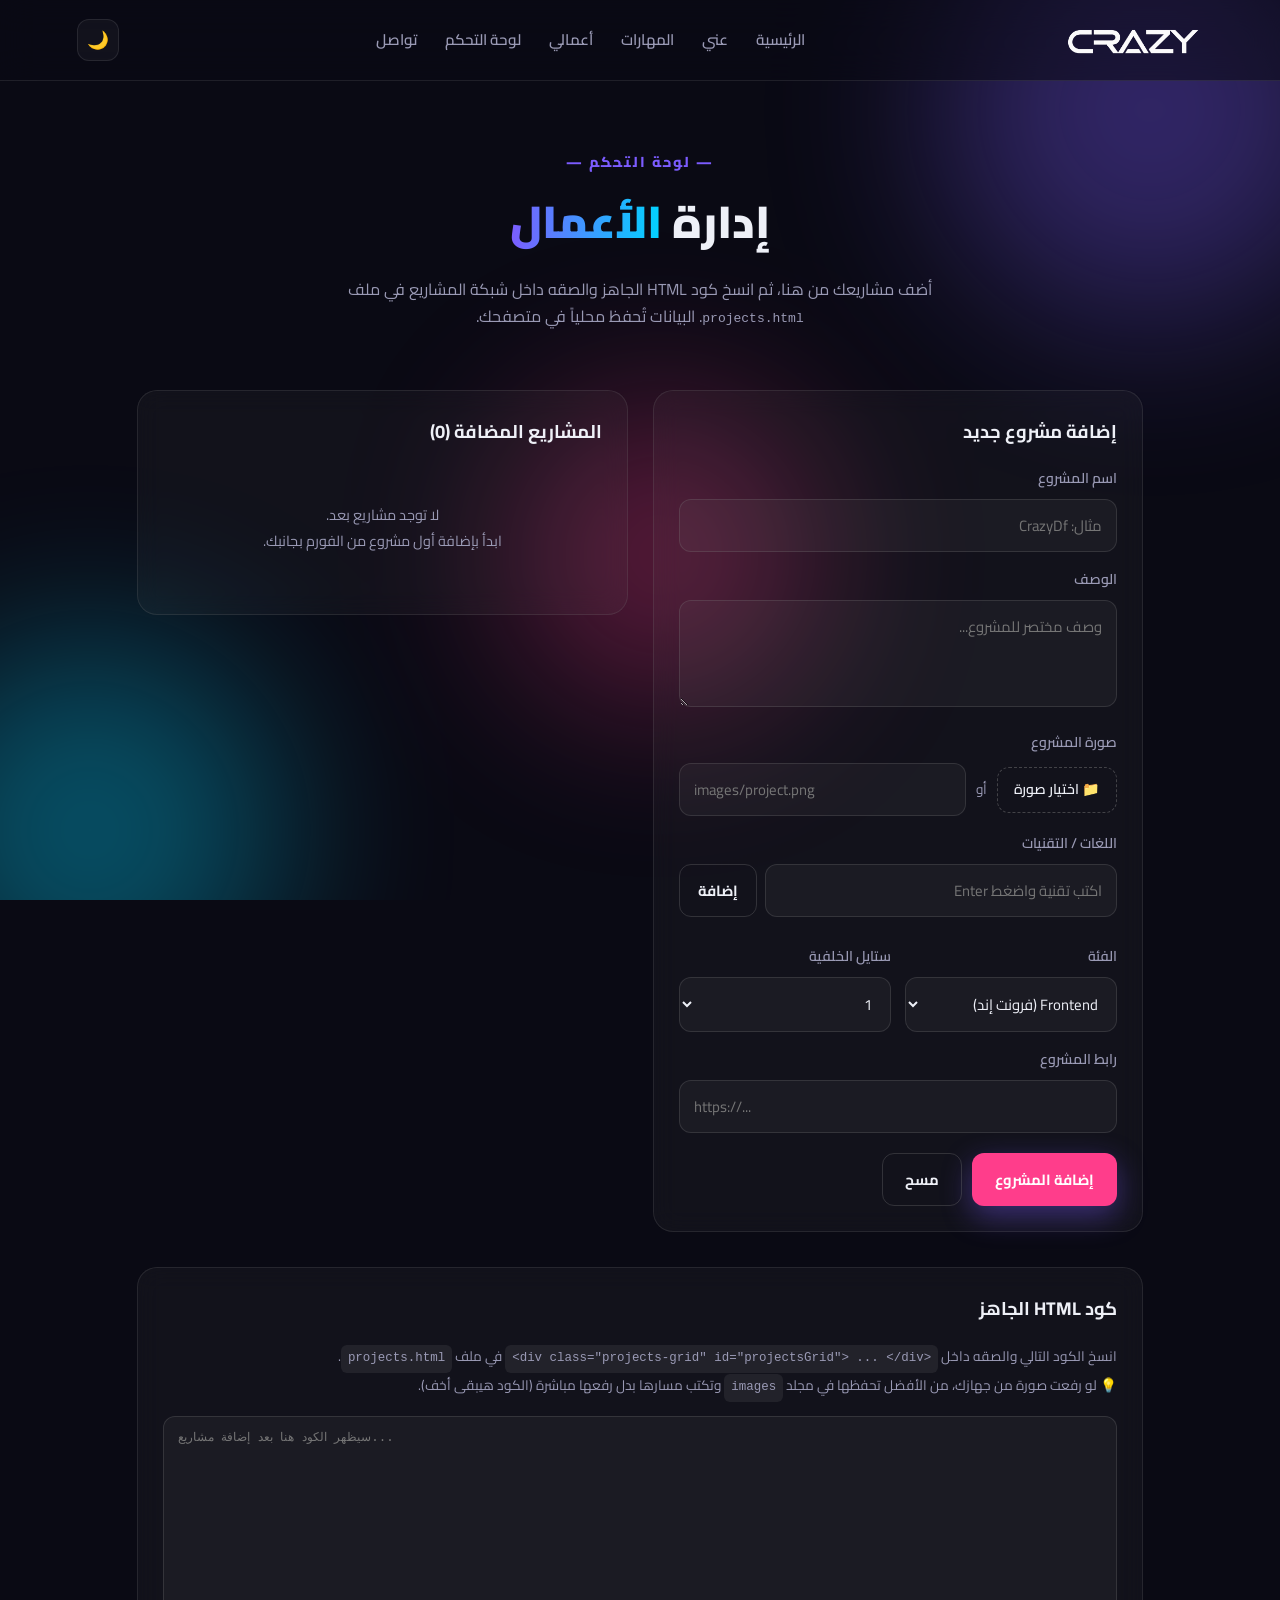
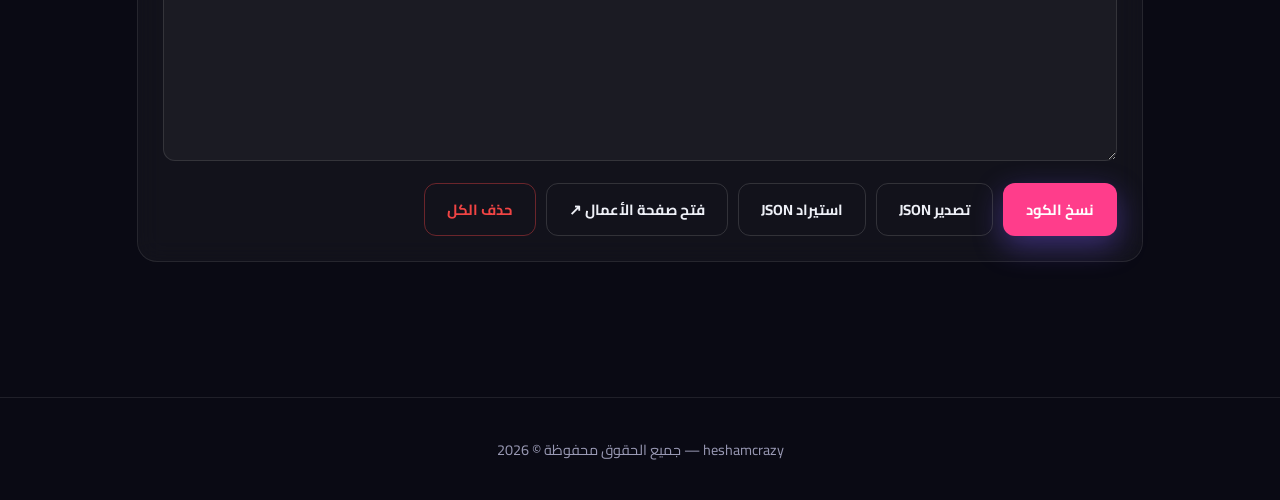
==== dashboard.html @ 5d01b41b "Add files via upload" ====
<!DOCTYPE html>
<html lang="ar" dir="rtl">

<head>
    <meta charset="UTF-8">
    <meta name="viewport" content="width=device-width, initial-scale=1.0">
    <meta name="robots" content="noindex">
    <title>لوحة التحكم | هشام حسن</title>

    <link rel="preconnect" href="https://fonts.googleapis.com">
    <link href="https://fonts.googleapis.com/css2?family=Cairo:wght@300;400;600;700;900&display=swap" rel="stylesheet">
    <link rel="stylesheet" href="style.css">

    <style>
        :root { --dash-accent: var(--accent, var(--primary, #7c5cff)); }

        .dash-wrap {
            max-width: 1150px;
            margin: 0 auto;
            padding: 0 20px 35px;
            display: grid;
            grid-template-columns: 1fr 1fr;
            gap: 25px;
            align-items: start;
        }
        @media (max-width: 900px) {
            .dash-wrap { grid-template-columns: 1fr !important; }
        }

        .dash-card {
            background: rgba(127, 127, 127, 0.07);
            border: 1px solid rgba(127, 127, 127, 0.2);
            border-radius: 20px;
            padding: 25px;
            backdrop-filter: blur(12px);
            -webkit-backdrop-filter: blur(12px);
        }
        .dash-card h3 { margin: 0 0 20px; font-size: 1.15rem; font-weight: 700; }

        .field { margin-bottom: 16px; }
        .field > label {
            display: block;
            margin-bottom: 8px;
            font-size: 0.88rem;
            font-weight: 600;
            color: var(--muted);
        }

        .dash-card input[type="text"],
        .dash-card input[type="url"],
        .dash-card textarea,
        .dash-card select {
            width: 100%;
            background: rgba(127, 127, 127, 0.09);
            border: 1px solid rgba(127, 127, 127, 0.25);
            color: inherit;
            border-radius: 12px;
            padding: 12px 14px;
            font-family: inherit;
            font-size: 0.93rem;
            outline: none;
            transition: border-color 0.2s, box-shadow 0.2s;
            resize: vertical;
            box-sizing: border-box;
        }
        .dash-card input:focus,
        .dash-card textarea:focus,
        .dash-card select:focus {
            border-color: var(--dash-accent);
            box-shadow: 0 0 0 3px rgba(124, 92, 255, 0.18);
        }
        .dash-card select option { background: #1c1c24; color: #fff; }

        .two-col { display: grid; grid-template-columns: 1fr 1fr; gap: 14px; }
        @media (max-width: 480px) { .two-col { grid-template-columns: 1fr; } }

        .img-upload { display: flex; align-items: center; gap: 10px; flex-wrap: wrap; }
        .img-upload input[type="text"] { flex: 1; min-width: 140px; }
        .upload-btn {
            display: inline-block;
            padding: 10px 16px;
            border-radius: 12px;
            border: 1px dashed rgba(127, 127, 127, 0.45);
            cursor: pointer;
            font-size: 0.88rem;
            font-weight: 600;
            transition: background 0.2s, border-color 0.2s;
            white-space: nowrap;
        }
        .upload-btn:hover { background: rgba(127, 127, 127, 0.1); border-color: var(--dash-accent); }
        .or { color: var(--muted); font-size: 0.85rem; }

        .img-preview img {
            max-width: 100%;
            max-height: 150px;
            border-radius: 12px;
            margin-top: 12px;
            border: 1px solid rgba(127, 127, 127, 0.2);
            display: block;
        }

        .tags-input { display: flex; gap: 8px; }
        .tags-input input { flex: 1; }
        .tags-input .btn-ghost { padding: 10px 18px; border-radius: 12px; white-space: nowrap; }

        .tags .tag { display: inline-flex; align-items: center; gap: 6px; }
        .tag-remove {
            background: none; border: none; color: inherit; cursor: pointer;
            opacity: 0.6; font-size: 1rem; line-height: 1; padding: 0;
        }
        .tag-remove:hover { opacity: 1; color: #ef4444; }

        .form-actions { display: flex; gap: 10px; flex-wrap: wrap; margin-top: 20px; }

        .btn-primary, .btn-ghost {
            font-family: inherit;
            font-weight: 700;
            border-radius: 12px;
            padding: 12px 22px;
            cursor: pointer;
            font-size: 0.92rem;
            transition: transform 0.15s, opacity 0.2s, background 0.2s;
            border: 1px solid transparent;
        }
        a.btn-primary, a.btn-ghost { text-decoration: none; display: inline-flex; align-items: center; }
        .btn-primary { background: var(--dash-accent); color: #fff; }
        .btn-primary:hover { transform: translateY(-2px); opacity: 0.94; }
        .btn-ghost { background: transparent; border-color: rgba(127, 127, 127, 0.3); color: inherit; }
        .btn-ghost:hover { background: rgba(127, 127, 127, 0.1); }
        .btn-ghost.danger { color: #ef4444; border-color: rgba(239, 68, 68, 0.4); }
        .btn-ghost.danger:hover { background: rgba(239, 68, 68, 0.08); }

        .saved-item {
            display: flex;
            gap: 13px;
            align-items: center;
            padding: 12px;
            border: 1px solid rgba(127, 127, 127, 0.18);
            border-radius: 14px;
            margin-bottom: 12px;
            background: rgba(127, 127, 127, 0.04);
        }
        .saved-item:last-child { margin-bottom: 0; }
        .saved-thumb {
            width: 56px; height: 56px; border-radius: 10px; overflow: hidden; flex-shrink: 0;
            display: flex; align-items: center; justify-content: center;
            background: rgba(127, 127, 127, 0.12); font-size: 1.4rem;
        }
        .saved-thumb img { width: 100%; height: 100%; object-fit: cover; }
        .saved-info { flex: 1; min-width: 0; }
        .saved-info strong {
            display: block; font-size: 0.93rem; margin-bottom: 3px;
            overflow: hidden; text-overflow: ellipsis; white-space: nowrap;
        }
        .saved-cat {
            font-size: 0.72rem; font-weight: 700; color: var(--dash-accent);
            text-transform: uppercase; letter-spacing: 0.4px;
        }
        .saved-info .tags { margin-top: 6px; }
        .saved-actions { display: flex; gap: 6px; }
        .saved-actions button {
            width: 34px; height: 34px; border-radius: 9px;
            border: 1px solid rgba(127, 127, 127, 0.25);
            background: transparent; color: inherit; cursor: pointer;
            font-size: 0.95rem; transition: background 0.2s;
        }
        .saved-actions button:hover { background: rgba(127, 127, 127, 0.12); }

        .empty { color: var(--muted); text-align: center; padding: 35px 10px; font-size: 0.9rem; line-height: 1.8; }
        .hint { color: var(--muted); font-size: 0.85rem; line-height: 1.9; margin: 0 0 14px; }
        .hint code {
            background: rgba(127, 127, 127, 0.15); padding: 2px 7px; border-radius: 6px;
            font-size: 0.78rem; direction: ltr; display: inline-block;
        }

        #codeOutput {
            direction: ltr;
            text-align: left;
            font-family: ui-monospace, "Courier New", monospace;
            font-size: 0.78rem;
            line-height: 1.6;
            min-height: 220px;
            white-space: pre;
            overflow: auto;
            tab-size: 2;
        }
    </style>
</head>

<body>

    <!-- شريط تقدم القراءة -->
    <div class="scroll-progress" id="scrollProgress"></div>

    <div class="bg-orbs">
        <div class="orb orb1"></div>
        <div class="orb orb2"></div>
        <div class="orb orb3"></div>
    </div>

    <!-- شريط التنقل -->
    <nav>
        <a href="index.html" class="logo">
            <img src="images/logo-white.png.png" alt="Logo" class="logo-light">
            <img src="images/logo-black.png.png" alt="Logo" class="logo-dark">
        </a>

        <ul class="nav-links" id="navLinks">
            <li><a href="index.html">الرئيسية</a></li>
            <li><a href="index.html#about">عني</a></li>
            <li><a href="index.html#skills">المهارات</a></li>
            <li><a href="projects.html">أعمالي</a></li>
            <li><a href="dashboard.html" class="active">لوحة التحكم</a></li>
            <li><a href="index.html#contact">تواصل</a></li>
        </ul>
        <div class="nav-actions">
            <button class="icon-btn" id="themeBtn" title="تبديل المظهر">🌙</button>
            <button class="icon-btn burger" id="burger">☰</button>
        </div>
    </nav>

    <!-- لوحة التحكم -->
    <section id="dashboard" style="padding-top: 150px; min-height: 100vh;">
        <div class="sec-head reveal">
            <div class="sec-tag">— لوحة التحكم —</div>
            <h2 class="sec-title">إدارة <span>الأعمال</span></h2>
            <p style="color: var(--muted); margin-top: 15px; max-width: 650px; margin-inline: auto;">
                أضف مشاريعك من هنا، ثم انسخ كود HTML الجاهز والصقه داخل شبكة المشاريع في ملف
                <code>projects.html</code>. البيانات تُحفظ محلياً في متصفحك.
            </p>
        </div>

        <div class="dash-wrap">
            <!-- فورم الإضافة -->
            <div class="dash-card reveal">
                <h3 id="formTitle">إضافة مشروع جديد</h3>
                <form id="projectForm">
                    <div class="field">
                        <label for="pName">اسم المشروع</label>
                        <input type="text" id="pName" placeholder="مثال: CrazyDf" required>
                    </div>

                    <div class="field">
                        <label for="pDesc">الوصف</label>
                        <textarea id="pDesc" rows="3" placeholder="وصف مختصر للمشروع..." required></textarea>
                    </div>

                    <div class="field">
                        <label>صورة المشروع</label>
                        <div class="img-upload">
                            <label for="pImageFile" class="upload-btn">📁 اختيار صورة</label>
                            <input type="file" id="pImageFile" accept="image/*" hidden>
                            <span class="or">أو</span>
                            <input type="text" id="pImagePath" placeholder="images/project.png" dir="ltr">
                        </div>
                        <div id="imgPreview" class="img-preview"></div>
                    </div>

                    <div class="field">
                        <label>اللغات / التقنيات</label>
                        <div class="tags-input">
                            <input type="text" id="pTagInput" placeholder="اكتب تقنية واضغط Enter">
                            <button type="button" id="addTagBtn" class="btn-ghost">إضافة</button>
                        </div>
                        <div id="tagsList" class="tags" style="margin-top: 10px;"></div>
                    </div>

                    <div class="two-col">
                        <div class="field">
                            <label for="pCategory">الفئة</label>
                            <select id="pCategory">
                                <option value="frontend">Frontend (فرونت إند)</option>
                                <option value="fullstack">Fullstack (فول ستاك)</option>
                                <option value="ui">UI/UX (تصميم)</option>
                            </select>
                        </div>
                        <div class="field">
                            <label for="pStyle">ستايل الخلفية</label>
                            <select id="pStyle">
                                <option value="1">1</option>
                                <option value="2">2</option>
                                <option value="3">3</option>
                                <option value="0">بدون</option>
                            </select>
                        </div>
                    </div>

                    <div class="field">
                        <label for="pLink">رابط المشروع</label>
                        <input type="url" id="pLink" placeholder="https://..." dir="ltr">
                    </div>

                    <div class="form-actions">
                        <button type="submit" id="submitBtn" class="btn-primary">إضافة المشروع</button>
                        <button type="button" id="resetBtn" class="btn-ghost">مسح</button>
                    </div>
                </form>
            </div>

            <!-- قائمة المشاريع المضافة -->
            <div class="dash-card reveal">
                <h3>المشاريع المضافة (<span id="count">0</span>)</h3>
                <div id="savedList"></div>
            </div>
        </div>

        <!-- كود HTML الجاهز -->
        <div class="dash-wrap" style="grid-template-columns: 1fr;">
            <div class="dash-card reveal">
                <h3>كود HTML الجاهز</h3>
                <p class="hint">
                    انسخ الكود التالي والصقه داخل
                    <code>&lt;div class="projects-grid" id="projectsGrid"&gt; ... &lt;/div&gt;</code>
                    في ملف <code>projects.html</code>.
                    <br>
                    💡 لو رفعت صورة من جهازك، من الأفضل تحفظها في مجلد <code>images</code> وتكتب مسارها بدل رفعها مباشرة (الكود هيبقى أخف).
                </p>
                <textarea id="codeOutput" readonly rows="16" placeholder="سيظهر الكود هنا بعد إضافة مشاريع..."></textarea>
                <div class="form-actions" style="margin-top: 14px;">
                    <button type="button" id="copyBtn" class="btn-primary">نسخ الكود</button>
                    <button type="button" id="exportBtn" class="btn-ghost">تصدير JSON</button>
                    <button type="button" id="importBtn" class="btn-ghost">استيراد JSON</button>
                    <input type="file" id="importFile" accept=".json" hidden>
                    <a href="projects.html" class="btn-ghost">فتح صفحة الأعمال ↗</a>
                    <button type="button" id="clearAllBtn" class="btn-ghost danger">حذف الكل</button>
                </div>
            </div>
        </div>
    </section>

    <footer>heshamcrazy — جميع الحقوق محفوظة © 2026</footer>

    <button class="back-to-top" id="backToTop" aria-label="أعلى الصفحة">↑</button>

    <script src="script.js"></script>

    <script>
        (function () {
            'use strict';

            var STORAGE_KEY = 'hesham_dashboard_projects';

            // عناصر
            var form = document.getElementById('projectForm');
            var formTitle = document.getElementById('formTitle');
            var pName = document.getElementById('pName');
            var pDesc = document.getElementById('pDesc');
            var pImageFile = document.getElementById('pImageFile');
            var pImagePath = document.getElementById('pImagePath');
            var imgPreview = document.getElementById('imgPreview');
            var pTagInput = document.getElementById('pTagInput');
            var addTagBtn = document.getElementById('addTagBtn');
            var tagsList = document.getElementById('tagsList');
            var pCategory = document.getElementById('pCategory');
            var pStyle = document.getElementById('pStyle');
            var pLink = document.getElementById('pLink');
            var submitBtn = document.getElementById('submitBtn');
            var resetBtn = document.getElementById('resetBtn');
            var savedList = document.getElementById('savedList');
            var countEl = document.getElementById('count');
            var codeOutput = document.getElementById('codeOutput');
            var copyBtn = document.getElementById('copyBtn');
            var exportBtn = document.getElementById('exportBtn');
            var importBtn = document.getElementById('importBtn');
            var importFile = document.getElementById('importFile');
            var clearAllBtn = document.getElementById('clearAllBtn');

            var projects = load();
            var currentTags = [];
            var currentImageData = '';
            var editingId = null;

            function load() {
                try {
                    var raw = localStorage.getItem(STORAGE_KEY);
                    var data = raw ? JSON.parse(raw) : [];
                    return Array.isArray(data) ? data : [];
                } catch (e) { return []; }
            }

            function save() {
                try {
                    localStorage.setItem(STORAGE_KEY, JSON.stringify(projects));
                    return true;
                } catch (e) {
                    alert('⚠️ تعذّر الحفظ: حجم البيانات كبير جداً (غالباً بسبب صور مرفوعة).\nيُفضّل وضع الصور في مجلد images واستخدام مسارها بدلاً من رفعها.');
                    return false;
                }
            }

            function escapeHtml(s) {
                return String(s == null ? '' : s).replace(/[&<>"']/g, function (c) {
                    return { '&': '&amp;', '<': '&lt;', '>': '&gt;', '"': '&quot;', "'": '&#39;' }[c];
                });
            }

            /* ---------- التاجات ---------- */
            function renderTags() {
                tagsList.innerHTML = currentTags.map(function (t, i) {
                    return '<span class="tag">' + escapeHtml(t) +
                        '<button type="button" class="tag-remove" data-i="' + i + '" aria-label="حذف">×</button></span>';
                }).join('');
            }

            function addTag() {
                var val = pTagInput.value.trim();
                if (!val) return;
                if (currentTags.indexOf(val) === -1) currentTags.push(val);
                pTagInput.value = '';
                pTagInput.focus();
                renderTags();
            }

            addTagBtn.addEventListener('click', addTag);
            pTagInput.addEventListener('keydown', function (e) {
                if (e.key === 'Enter') { e.preventDefault(); addTag(); }
            });
            tagsList.addEventListener('click', function (e) {
                var btn = e.target.closest('.tag-remove');
                if (!btn) return;
                currentTags.splice(Number(btn.dataset.i), 1);
                renderTags();
            });

            /* ---------- الصورة ---------- */
            function showPreview(src) {
                imgPreview.innerHTML = '';
                if (!src) return;
                var img = new Image();
                img.alt = 'preview';
                img.onerror = function () { img.remove(); };
                img.src = src;
                imgPreview.appendChild(img);
            }

            pImageFile.addEventListener('change', function (e) {
                var file = e.target.files[0];
                if (!file) return;
                var reader = new FileReader();
                reader.onload = function (ev) {
                    currentImageData = ev.target.result;
                    pImagePath.value = '';
                    showPreview(currentImageData);
                };
                reader.readAsDataURL(file);
            });

            pImagePath.addEventListener('change', function () {
                var path = pImagePath.value.trim();
                currentImageData = '';
                pImageFile.value = '';
                showPreview(path);
            });

            /* ---------- إرسال الفورم ---------- */
            form.addEventListener('submit', function (e) {
                e.preventDefault();

                var name = pName.value.trim();
                var desc = pDesc.value.trim();
                if (!name || !desc) {
                    alert('من فضلك اكتب اسم المشروع والوصف.');
                    return;
                }

                var data = {
                    name: name,
                    desc: desc,
                    image: pImagePath.value.trim() || currentImageData || '',
                    tags: currentTags.slice(),
                    category: pCategory.value,
                    style: pStyle.value,
                    link: pLink.value.trim()
                };

                if (editingId) {
                    for (var i = 0; i < projects.length; i++) {
                        if (projects[i].id === editingId) {
                            projects[i] = Object.assign({}, projects[i], data);
                            break;
                        }
                    }
                } else {
                    data.id = Date.now().toString() + Math.random().toString(36).slice(2, 6);
                    projects.push(data);
                }

                save();
                renderAll();
                resetForm();
            });

            function resetForm() {
                form.reset();
                currentTags = [];
                currentImageData = '';
                editingId = null;
                imgPreview.innerHTML = '';
                formTitle.textContent = 'إضافة مشروع جديد';
                submitBtn.textContent = 'إضافة المشروع';
                renderTags();
            }
            resetBtn.addEventListener('click', resetForm);

            /* ---------- تعديل مشروع ---------- */
            function editProject(id) {
                var p = null;
                for (var i = 0; i < projects.length; i++) {
                    if (projects[i].id === id) { p = projects[i]; break; }
                }
                if (!p) return;

                editingId = id;
                pName.value = p.name;
                pDesc.value = p.desc;
                currentTags = Array.isArray(p.tags) ? p.tags.slice() : [];
                pCategory.value = p.category || 'frontend';
                pStyle.value = p.style || '1';
                pLink.value = p.link || '';

                if (p.image && p.image.indexOf('data:') === 0) {
                    currentImageData = p.image;
                    pImagePath.value = '';
                } else {
                    currentImageData = '';
                    pImagePath.value = p.image || '';
                }
                pImageFile.value = '';
                showPreview(p.image || '');

                renderTags();
                formTitle.textContent = 'تعديل المشروع';
                submitBtn.textContent = 'حفظ التعديل';
                form.closest('.dash-card').scrollIntoView({ behavior: 'smooth', block: 'center' });
            }

            /* ---------- عرض القائمة ---------- */
            function renderList() {
                countEl.textContent = projects.length;

                if (!projects.length) {
                    savedList.innerHTML = '<div class="empty">لا توجد مشاريع بعد.<br>ابدأ بإضافة أول مشروع من الفورم بجانبك.</div>';
                    return;
                }

                savedList.innerHTML = projects.map(function (p) {
                    var thumb = p.image
                        ? '<img src="' + escapeHtml(p.image) + '" alt="">'
                        : '🖼️';
                    var tags = (p.tags || []).map(function (t) {
                        return '<span class="tag">' + escapeHtml(t) + '</span>';
                    }).join('');

                    return '<div class="saved-item">' +
                        '<div class="saved-thumb">' + thumb + '</div>' +
                        '<div class="saved-info">' +
                            '<strong>' + escapeHtml(p.name) + '</strong>' +
                            '<span class="saved-cat">' + escapeHtml(p.category) + '</span>' +
                            '<div class="tags">' + tags + '</div>' +
                        '</div>' +
                        '<div class="saved-actions">' +
                            '<button type="button" data-act="edit" data-id="' + p.id + '" title="تعديل">✏️</button>' +
                            '<button type="button" data-act="del" data-id="' + p.id + '" title="حذف">🗑️</button>' +
                        '</div>' +
                    '</div>';
                }).join('');
            }

            savedList.addEventListener('click', function (e) {
                var btn = e.target.closest('button[data-act]');
                if (!btn) return;
                var id = btn.dataset.id;

                if (btn.dataset.act === 'edit') {
                    editProject(id);
                } else if (btn.dataset.act === 'del') {
                    if (!confirm('هل تريد حذف هذا المشروع؟')) return;
                    projects = projects.filter(function (p) { return p.id !== id; });
                    if (editingId === id) resetForm();
                    save();
                    renderAll();
                }
            });

            /* ---------- توليد كود HTML ---------- */
            function generateCode() {
                if (!projects.length) return '';

                return projects.map(function (p) {
                    var styleClass = (p.style && p.style !== '0') ? ' project-img-' + p.style : '';
                    var tags = (p.tags || []).map(function (t) {
                        return '<span class="tag">' + escapeHtml(t) + '</span>';
                    }).join('');

                    var lines = [];
                    lines.push('');
                    lines.push('            <!-- ' + escapeHtml(p.name) + ' -->');
                    lines.push('            <div class="project reveal" data-category="' + escapeHtml(p.category) + '">');
                    lines.push('                <div class="project-img' + styleClass + '">');
                    if (p.image) {
                        lines.push('                    <img src="' + escapeHtml(p.image) + '" alt="' + escapeHtml(p.name) + '">');
                    }
                    lines.push('                </div>');
                    lines.push('                <div class="project-body">');
                    lines.push('                    <h3>' + escapeHtml(p.name) + '</h3>');
                    lines.push('                    <p>' + escapeHtml(p.desc) + '</p>');
                    lines.push('                    <div class="tags">' + tags + '</div>');
                    if (p.link) {
                        lines.push('                    <a href="' + escapeHtml(p.link) + '" class="project-link" target="_blank">عرض المشروع ←</a>');
                    }
                    lines.push('                </div>');
                    lines.push('            </div>');

                    return lines.join('\n');
                }).join('\n');
            }

            function renderAll() {
                renderList();
                codeOutput.value = generateCode();
            }

            /* ---------- نسخ الكود ---------- */
            copyBtn.addEventListener('click', function () {
                if (!codeOutput.value.trim()) {
                    alert('لا يوجد كود لنسخه. أضف مشروعاً أولاً.');
                    return;
                }
                var done = function () {
                    var original = copyBtn.textContent;
                    copyBtn.textContent = '✓ تم النسخ';
                    setTimeout(function () { copyBtn.textContent = original; }, 1500);
                };
                var fallbackCopy = function () {
                    codeOutput.focus();
                    codeOutput.select();
                    try { document.execCommand('copy'); done(); }
                    catch (err) { alert('تعذّر النسخ. حدّد الكود وانسخه يدوياً.'); }
                };
                if (navigator.clipboard && navigator.clipboard.writeText) {
                    navigator.clipboard.writeText(codeOutput.value).then(done).catch(fallbackCopy);
                } else {
                    fallbackCopy();
                }
            });

            /* ---------- تصدير / استيراد JSON ---------- */
            exportBtn.addEventListener('click', function () {
                if (!projects.length) {
                    alert('لا توجد مشاريع لتصديرها.');
                    return;
                }
                var blob = new Blob([JSON.stringify(projects, null, 2)], { type: 'application/json' });
                var url = URL.createObjectURL(blob);
                var a = document.createElement('a');
                a.href = url;
                a.download = 'projects-backup.json';
                document.body.appendChild(a);
                a.click();
                a.remove();
                URL.revokeObjectURL(url);
            });

            importBtn.addEventListener('click', function () { importFile.click(); });

            importFile.addEventListener('change', function (e) {
                var file = e.target.files[0];
                if (!file) return;
                var reader = new FileReader();
                reader.onload = function (ev) {
                    try {
                        var data = JSON.parse(ev.target.result);
                        if (!Array.isArray(data)) throw new Error('bad');
                        data.forEach(function (p) {
                            if (!p.id) p.id = Date.now().toString() + Math.random().toString(36).slice(2, 6);
                            if (!Array.isArray(p.tags)) p.tags = [];
                        });
                        projects = data;
                        save();
                        renderAll();
                        alert('✅ تم استيراد ' + projects.length + ' مشروع.');
                    } catch (err) {
                        alert('ملف JSON غير صالح.');
                    }
                };
                reader.readAsText(file);
                importFile.value = '';
            });

            clearAllBtn.addEventListener('click', function () {
                if (!projects.length) return;
                if (!confirm('هل تريد حذف كل المشاريع نهائياً؟')) return;
                projects = [];
                resetForm();
                save();
                renderAll();
            });

            /* ---------- تشغيل ---------- */
            renderTags();
            renderAll();
        })();
    </script>
</body>

</html>
---- style.css ----
/* ========== المتغيرات ========== */
:root {
  --bg: #0a0a14;
  --bg-2: #0f0f1e;
  --card: rgba(255, 255, 255, .04);
  --border: rgba(255, 255, 255, .09);
  --text: #eef0f7;
  --muted: #9a9ab5;
  --primary: #7c5cff;
  --secondary: #00d4ff;
  --accent: #ff3d8b;
  --shadow: 0 20px 60px rgba(0, 0, 0, .5);
}

[data-theme="light"] {
  --bg: #f4f6fb;
  --bg-2: #fff;
  --card: rgba(255, 255, 255, .75);
  --border: rgba(0, 0, 0, .08);
  --text: #12121c;
  --muted: #5a5a72;
  --shadow: 0 20px 60px rgba(80, 80, 150, .12);
}

* {
  margin: 0;
  padding: 0;
  box-sizing: border-box
}

html {
  scroll-behavior: smooth;
  overflow-x: hidden;
  /* السطر الجديد ده */
}

body {
  font-family: 'Cairo', 'Segoe UI', Tahoma, Arial, sans-serif;
  background: var(--bg);
  color: var(--text);
  overflow-x: hidden;
  transition: .4s;
  line-height: 1.7;
  width: 100%;
  /* السطر الجديد ده */
}

/* ========== صفحة الأعمال المستقلة ========== */
#projects {
  padding-bottom: 100px;
}

/* تنسيق زرار الرجوع للرئيسية لو حبيت تضيفه */
.back-home-btn {
  display: inline-flex;
  align-items: center;
  gap: 8px;
  color: var(--muted);
  text-decoration: none;
  font-weight: 600;
  margin-bottom: 20px;
  transition: .3s;
}

.back-home-btn:hover {
  color: var(--primary);
  transform: translateX(5px);
}


/* ========== Scroll Progress ========== */
.scroll-progress {
  position: fixed;
  top: 0;
  right: 0;
  height: 3px;
  background: linear-gradient(90deg, var(--primary), var(--secondary));
  z-index: 200;
  width: 0%;
  transition: width .1s;
}

/* ========== خلفية متحركة ========== */
.bg-orbs {
  position: fixed;
  inset: 0;
  z-index: -1;
  overflow: hidden;
  pointer-events: none
}

.orb {
  position: absolute;
  border-radius: 50%;
  filter: blur(90px);
  opacity: .35;
  animation: float 18s ease-in-out infinite
}

.orb1 {
  width: 420px;
  height: 420px;
  background: var(--primary);
  top: -100px;
  right: -80px
}

.orb2 {
  width: 380px;
  height: 380px;
  background: var(--secondary);
  bottom: -120px;
  left: -100px;
  animation-delay: -6s
}

.orb3 {
  width: 300px;
  height: 300px;
  background: var(--accent);
  top: 45%;
  left: 40%;
  animation-delay: -12s
}

@keyframes float {

  0%,
  100% {
    transform: translate(0, 0) scale(1)
  }

  33% {
    transform: translate(60px, -40px) scale(1.1)
  }

  66% {
    transform: translate(-50px, 50px) scale(.95)
  }
}

/* ========== Nav ========== */
nav {
  position: fixed;
  top: 0;
  left: 0;
  right: 0;
  z-index: 100;
  padding: 16px 6%;
  display: flex;
  align-items: center;
  justify-content: space-between;
  backdrop-filter: blur(18px);
  background: rgba(10, 10, 20, .55);
  border-bottom: 1px solid var(--border);
  transition: .3s;
}

[data-theme="light"] nav {
  background: rgba(255, 255, 255, .65)
}

/* ========== اللوجو ========== */
.logo {
  display: flex;
  align-items: center;
  text-decoration: none;
}

.logo img {
  height: 48px;
  width: auto;
  object-fit: contain;
}

/* الوضع الداكن (الافتراضي): نظهر الأبيض ونخفي الأسود */
.logo-dark {
  display: none !important;
}

.logo-light {
  display: block !important;
}

/* الوضع الفاتح: نظهر الأسود ونخفي الأبيض */
[data-theme="light"] .logo-dark {
  display: block !important;
}

[data-theme="light"] .logo-light {
  display: none !important;
}

.nav-links {
  display: flex;
  gap: 28px;
  list-style: none
}

.nav-links a {
  color: var(--muted);
  text-decoration: none;
  font-weight: 600;
  font-size: .95rem;
  position: relative;
  transition: .3s
}

.nav-links a::after {
  content: '';
  position: absolute;
  bottom: -6px;
  right: 0;
  width: 0;
  height: 2px;
  background: linear-gradient(90deg, var(--primary), var(--secondary));
  transition: .3s;
  border-radius: 2px
}

.nav-links a:hover,
.nav-links a.active {
  color: var(--text)
}

.nav-links a:hover::after,
.nav-links a.active::after {
  width: 100%
}

.nav-actions {
  display: flex;
  gap: 12px;
  align-items: center
}

.icon-btn {
  width: 42px;
  height: 42px;
  border-radius: 12px;
  border: 1px solid var(--border);
  background: var(--card);
  color: var(--text);
  cursor: pointer;
  display: grid;
  place-items: center;
  font-size: 1.1rem;
  transition: .3s
}

.icon-btn:hover {
  transform: translateY(-2px);
  border-color: var(--primary)
}

.burger {
  display: none
}

/* ========== Hero ========== */
.hero {
  min-height: 100vh;
  display: flex;
  align-items: center;
  padding: 120px 6% 60px;
  gap: 60px;
  max-width: 1300px;
  margin: 0 auto
}

.hero-text {
  flex: 1
}

.badge {
  display: inline-flex;
  align-items: center;
  gap: 8px;
  padding: 8px 16px;
  border-radius: 100px;
  background: var(--card);
  border: 1px solid var(--border);
  font-size: .85rem;
  font-weight: 600;
  color: var(--muted);
  margin-bottom: 24px
}

.badge .dot {
  width: 8px;
  height: 8px;
  border-radius: 50%;
  background: #22d97a;
  box-shadow: 0 0 10px #22d97a;
  animation: pulse 2s infinite
}

@keyframes pulse {
  50% {
    opacity: .4
  }
}

h1 {
  font-size: clamp(2.2rem, 5vw, 4rem);
  font-weight: 900;
  line-height: 1.15;
  margin-bottom: 16px
}

.grad {
  background: linear-gradient(90deg, var(--primary), var(--secondary), var(--accent));
  background-size: 200% auto;
  -webkit-background-clip: text;
  background-clip: text;
  color: transparent;
  animation: shine 6s linear infinite
}

@keyframes shine {
  to {
    background-position: 200% center
  }
}

.typing {
  font-size: clamp(1.1rem, 2.5vw, 1.6rem);
  font-weight: 600;
  color: var(--muted);
  min-height: 1.8em;
  margin-bottom: 24px
}

.typing span {
  color: var(--secondary)
}

.cursor {
  display: inline-block;
  width: 3px;
  height: 1em;
  background: var(--secondary);
  margin-right: 3px;
  animation: blink .8s steps(2) infinite;
  vertical-align: text-bottom
}

@keyframes blink {
  50% {
    opacity: 0
  }
}

.hero-desc {
  color: var(--muted);
  max-width: 520px;
  margin-bottom: 32px;
  font-size: 1.05rem
}

.btns {
  display: flex;
  gap: 16px;
  flex-wrap: wrap
}

.btn {
  padding: 14px 32px;
  border-radius: 14px;
  font-family: inherit;
  font-weight: 700;
  font-size: 1rem;
  cursor: pointer;
  border: none;
  text-decoration: none;
  display: inline-flex;
  align-items: center;
  gap: 10px;
  transition: .3s
}

.btn-primary {
  background: linear-gradient(135deg, var(--primary), var(--secondary));
  color: #fff;
  box-shadow: 0 10px 30px rgba(124, 92, 255, .4)
}

.btn-primary:hover {
  transform: translateY(-3px);
  box-shadow: 0 15px 40px rgba(124, 92, 255, .55)
}

.btn-ghost {
  background: var(--card);
  color: var(--text);
  border: 1px solid var(--border)
}

.btn-ghost:hover {
  border-color: var(--primary);
  transform: translateY(-3px)
}

/* ========== Avatar ========== */
.hero-visual {
  flex: 1;
  display: flex;
  justify-content: center;
  position: relative
}

.avatar-wrap {
  position: relative;
  width: min(360px, 80vw);
  aspect-ratio: 1
}

.avatar-ring {
  position: absolute;
  inset: -20px;
  border-radius: 50%;
  border: 2px dashed var(--border);
  animation: spin 30s linear infinite
}

@keyframes spin {
  to {
    transform: rotate(360deg)
  }
}

.avatar {
  width: 100%;
  height: 100%;
  border-radius: 50%;
  background: linear-gradient(135deg, var(--primary), var(--secondary), var(--accent));
  padding: 5px;
  box-shadow: var(--shadow);
  animation: floatY 5s ease-in-out infinite
}

@keyframes floatY {
  50% {
    transform: translateY(-18px)
  }
}

.avatar-inner {
  width: 100%;
  height: 100%;
  border-radius: 50%;
  background: var(--bg-2);
  display: grid;
  place-items: center;
  font-size: clamp(4rem, 12vw, 7rem);
  font-weight: 900;
  background-image: linear-gradient(135deg, var(--primary), var(--secondary));
  -webkit-background-clip: text;
  background-clip: text;
  color: transparent
}

/* تنسيق صورة البروفايل */
.avatar-inner img {
  width: 100%;
  height: 100%;
  object-fit: cover;
  /* السطر ده هو اللي بيمنع تشوه الصورة ويخليها تملأ الدايرة */
  border-radius: 50%;
  display: block;
}

.float-card {
  position: absolute;
  background: var(--card);
  backdrop-filter: blur(14px);
  border: 1px solid var(--border);
  border-radius: 16px;
  padding: 12px 18px;
  font-size: .85rem;
  font-weight: 700;
  box-shadow: var(--shadow);
  animation: floatY 4s ease-in-out infinite
}

.fc1 {
  top: 10%;
  left: -10%;
  animation-delay: -1s
}

.fc2 {
  bottom: 15%;
  right: -8%;
  animation-delay: -2.5s
}

/* ========== عام ========== */
section {
  padding: 100px 6%;
  max-width: 1200px;
  margin: 0 auto
}

.sec-head {
  text-align: center;
  margin-bottom: 60px
}

.sec-tag {
  color: var(--primary);
  font-weight: 800;
  font-size: .9rem;
  letter-spacing: 2px;
  margin-bottom: 10px
}

.sec-title {
  font-size: clamp(1.8rem, 4vw, 2.8rem);
  font-weight: 900
}

.sec-title span {
  background: linear-gradient(90deg, var(--primary), var(--secondary));
  -webkit-background-clip: text;
  background-clip: text;
  color: transparent
}

/* ========== Reveal — مُصلح ========== */
/* العناصر مخفية فقط لو JS اشتغل */
.js-ready .reveal {
  opacity: 0;
  transform: translateY(40px);
  transition: opacity .8s, transform .8s
}

.js-ready .reveal.show {
  opacity: 1;
  transform: translateY(0)
}

/* ========== About ========== */
.about {
  display: grid;
  grid-template-columns: 1fr 1fr;
  gap: 50px;
  align-items: center
}

.about-card {
  background: var(--card);
  backdrop-filter: blur(14px);
  border: 1px solid var(--border);
  border-radius: 24px;
  padding: 40px
}

.about-card p {
  color: var(--muted);
  margin-bottom: 20px
}

.stats {
  display: grid;
  grid-template-columns: repeat(2, 1fr);
  gap: 20px;
  margin-top: 30px
}

.stat {
  text-align: center;
  padding: 20px;
  background: var(--card);
  border: 1px solid var(--border);
  border-radius: 16px
}

.stat h3 {
  font-size: 2rem;
  font-weight: 900;
  background: linear-gradient(135deg, var(--primary), var(--secondary));
  -webkit-background-clip: text;
  background-clip: text;
  color: transparent
}

.stat p {
  font-size: .85rem;
  color: var(--muted);
  margin: 0
}

.info-list {
  display: grid;
  gap: 16px
}

.info-row {
  display: flex;
  justify-content: space-between;
  padding-bottom: 14px;
  border-bottom: 1px solid var(--border)
}

.info-row:last-child {
  border: none;
  padding-bottom: 0
}

.info-row span {
  color: var(--muted)
}

/* ========== Skills ========== */
.skills-grid {
  display: grid;
  grid-template-columns: repeat(auto-fit, minmax(300px, 1fr));
  gap: 30px
}

.skill-card {
  background: var(--card);
  backdrop-filter: blur(14px);
  border: 1px solid var(--border);
  border-radius: 20px;
  padding: 30px;
  transition: .4s
}

.skill-card:hover {
  transform: translateY(-6px);
  border-color: var(--primary)
}

.skill-card h3 {
  margin-bottom: 22px;
  font-size: 1.2rem
}

.skill-item {
  margin-bottom: 18px
}

.skill-top {
  display: flex;
  justify-content: space-between;
  font-size: .9rem;
  font-weight: 600;
  margin-bottom: 8px
}

.skill-top .pct {
  color: var(--secondary)
}

.bar {
  height: 8px;
  background: rgba(255, 255, 255, .08);
  border-radius: 100px;
  overflow: hidden
}

[data-theme="light"] .bar {
  background: rgba(0, 0, 0, .08)
}

.bar span {
  display: block;
  height: 100%;
  width: 0;
  border-radius: 100px;
  background: linear-gradient(90deg, var(--primary), var(--secondary));
  transition: width 1.5s cubic-bezier(.2, .8, .2, 1)
}

/* ========== Timeline ========== */
.timeline {
  position: relative;
  max-width: 800px;
  margin: 0 auto;
  padding-right: 30px
}

.timeline::before {
  content: '';
  position: absolute;
  right: 0;
  top: 0;
  bottom: 0;
  width: 2px;
  background: linear-gradient(180deg, var(--primary), var(--secondary), transparent)
}

.tl-item {
  position: relative;
  margin-bottom: 40px;
  padding-right: 40px
}

.tl-item::before {
  content: '';
  position: absolute;
  right: -7px;
  top: 6px;
  width: 16px;
  height: 16px;
  border-radius: 50%;
  background: var(--bg);
  border: 3px solid var(--primary);
  box-shadow: 0 0 0 4px rgba(124, 92, 255, .2)
}

.tl-content {
  background: var(--card);
  backdrop-filter: blur(14px);
  border: 1px solid var(--border);
  border-radius: 18px;
  padding: 24px 28px;
  transition: .3s
}

.tl-content:hover {
  transform: translateX(-6px);
  border-color: var(--primary)
}

.tl-date {
  font-size: .85rem;
  font-weight: 700;
  color: var(--secondary);
  margin-bottom: 6px
}

.tl-content h3 {
  font-size: 1.15rem;
  margin-bottom: 4px
}

.tl-company {
  color: var(--muted);
  font-size: .9rem;
  font-weight: 600;
  margin-bottom: 10px
}

.tl-content p {
  color: var(--muted);
  font-size: .95rem
}

/* ========== Filter ========== */
.filter-btns {
  display: flex;
  gap: 12px;
  justify-content: center;
  margin-bottom: 40px;
  flex-wrap: wrap
}

.filter-btn {
  padding: 10px 24px;
  border-radius: 100px;
  border: 1px solid var(--border);
  background: var(--card);
  color: var(--muted);
  font-family: inherit;
  font-weight: 700;
  font-size: .9rem;
  cursor: pointer;
  transition: .3s
}

.filter-btn:hover {
  border-color: var(--primary);
  color: var(--text)
}

.filter-btn.active {
  background: linear-gradient(135deg, var(--primary), var(--secondary));
  color: #fff;
  border-color: transparent
}

/* ========== Projects ========== */
.projects-grid {
  display: grid;
  grid-template-columns: repeat(auto-fit, minmax(300px, 1fr));
  gap: 30px
}

.project {
  background: var(--card);
  backdrop-filter: blur(14px);
  border: 1px solid var(--border);
  border-radius: 22px;
  overflow: hidden;
  transition: .4s
}

.project:hover {
  transform: translateY(-8px);
  border-color: var(--primary);
  box-shadow: var(--shadow)
}

/* ========== صندوق الصورة ========== */
.project-img {
  height: 220px;
  /* حددنا الارتفاع هنا ومينفعش الصورة تكبر عنه */
  width: 100%;
  overflow: hidden;
  /* السطر ده هو اللي بيقص أي جزء زايد في الصورة وميخليهوش ينزل على الكلام */
  position: relative;
  display: grid;
  place-items: center;
}

/* ========== الصورة جوه الصندوق ========== */
.project-img img {
  width: 100%;
  height: 100%;
  object-fit: cover;
  /* بيجبر الصورة تملى المربع */
  object-position: top;
  /* بيخلي الصورة تبدأ من فوق عشان تبان تفاصيل الشاشة */
  display: block;
  transition: transform 0.4s ease;
}

/* حركة تكبير الصورة لما تقف عليها بالماوس */
.project:hover .project-img img {
  transform: scale(1.05);
}

.project-img-2 {
  background: linear-gradient(135deg, #ff3d8b, #7c5cff)
}

.project-img-3 {
  background: linear-gradient(135deg, #00d4ff, #22d97a)
}

.project-body {
  padding: 26px
}

.project-body h3 {
  margin-bottom: 10px;
  font-size: 1.2rem
}

.project-body p {
  color: var(--muted);
  font-size: .92rem;
  margin-bottom: 18px
}

.tags {
  display: flex;
  flex-wrap: wrap;
  gap: 8px;
  margin-bottom: 18px
}

.tag {
  font-size: .75rem;
  padding: 5px 12px;
  border-radius: 100px;
  background: rgba(124, 92, 255, .15);
  color: var(--primary);
  font-weight: 700;
  border: 1px solid rgba(124, 92, 255, .3)
}

.project-link {
  color: var(--secondary);
  font-weight: 700;
  font-size: .9rem;
  text-decoration: none
}

@keyframes fadeIn {
  from {
    opacity: 0;
    transform: translateY(20px)
  }

  to {
    opacity: 1;
    transform: translateY(0)
  }
}

/* ========== Contact Form ========== */
.contact-wrap {
  background: var(--card);
  backdrop-filter: blur(14px);
  border: 1px solid var(--border);
  border-radius: 28px;
  padding: 60px 40px;
  text-align: center
}

.contact-wrap h2 {
  font-size: clamp(1.6rem, 4vw, 2.4rem);
  margin-bottom: 14px
}

.contact-wrap p {
  color: var(--muted);
  max-width: 520px;
  margin: 0 auto 32px
}

.contact-form {
  max-width: 600px;
  margin: 0 auto;
  display: flex;
  flex-direction: column;
  gap: 14px
}

.form-row {
  display: grid;
  grid-template-columns: 1fr 1fr;
  gap: 14px
}

.contact-form input,
.contact-form textarea {
  padding: 14px 18px;
  border-radius: 12px;
  border: 1px solid var(--border);
  background: rgba(255, 255, 255, .02);
  color: var(--text);
  font-family: inherit;
  font-size: .95rem;
  transition: .3s;
  resize: vertical;
}

[data-theme="light"] .contact-form input,
[data-theme="light"] .contact-form textarea {
  background: #fff
}

.contact-form input:focus,
.contact-form textarea:focus {
  outline: none;
  border-color: var(--primary);
  box-shadow: 0 0 0 3px rgba(124, 92, 255, .15)
}

.contact-form input.error,
.contact-form textarea.error {
  border-color: #ff3d5a
}

.contact-form button {
  align-self: center;
  margin-top: 10px
}

.form-msg {
  font-size: .9rem;
  font-weight: 700;
  min-height: 1.4em
}

.form-msg.success {
  color: #22d97a
}

.form-msg.error {
  color: #ff3d5a
}

/* ========== Socials ========== */
.socials {
  display: flex;
  gap: 14px;
  justify-content: center;
  margin-top: 30px;
  flex-wrap: wrap
}

.social {
  width: 50px;
  height: 50px;
  border-radius: 14px;
  background: var(--card);
  border: 1px solid var(--border);
  display: grid;
  place-items: center;
  color: var(--text);
  text-decoration: none;
  font-weight: 800;
  transition: .3s
}

.social:hover {
  background: linear-gradient(135deg, var(--primary), var(--secondary));
  color: #fff;
  transform: translateY(-4px)
}

footer {
  text-align: center;
  padding: 40px 6%;
  color: var(--muted);
  font-size: .9rem;
  border-top: 1px solid var(--border)
}

/* ========== Back to Top ========== */
.back-to-top {
  position: fixed;
  bottom: 30px;
  left: 30px;
  width: 50px;
  height: 50px;
  border-radius: 50%;
  background: linear-gradient(135deg, var(--primary), var(--secondary));
  color: #fff;
  border: none;
  cursor: pointer;
  font-size: 1.5rem;
  display: grid;
  place-items: center;
  opacity: 0;
  pointer-events: none;
  transition: .3s;
  box-shadow: 0 10px 30px rgba(124, 92, 255, .4);
  z-index: 99;
}

.back-to-top.show {
  opacity: 1;
  pointer-events: auto
}

.back-to-top:hover {
  transform: translateY(-4px)
}

/* ========== Responsive ========== */
@media(max-width:900px) {
  .hero {
    flex-direction: column-reverse;
    text-align: center;
    padding-top: 110px;
    gap: 40px
  }

  .hero-desc {
    margin-inline: auto
  }

  .btns {
    justify-content: center
  }

  .about {
    grid-template-columns: 1fr
  }

  .form-row {
    grid-template-columns: 1fr
  }

  .nav-links {
    position: fixed;
    top: 74px;
    right: 0;
    left: 0;
    flex-direction: column;
    gap: 0;
    padding: 0;
    background: var(--bg-2);
    border-bottom: 1px solid var(--border);
    max-height: 0;
    overflow: hidden;
    transition: max-height .4s;
  }

  .nav-links.open {
    max-height: 400px
  }

  .nav-links a {
    display: block;
    padding: 16px 6%;
    width: 100%
  }

  .burger {
    display: grid
  }

  .back-to-top {
    bottom: 20px;
    left: 20px;
    width: 44px;
    height: 44px
  }

  @media(max-width:900px) {
    /* ... الكود القديم بتاعك ... */

    /* تصليح الكروت الطايرة */
    .fc1 {
      left: -10px;
      /* بدل -10% */
      top: 5%;
    }

    .fc2 {
      right: -10px;
      /* بدل -8% */
      bottom: 5%;
    }

    /* تصغير المسافات في قسم التواصل عشان متطلعش برة الشاشة */
    .contact-wrap {
      padding: 40px 20px;
    }
  }

  @media(max-width:900px) {
    .logo img {
      height: 38px;
      /* حجم أصغر شوية في الموبايل */
    }
  }


}
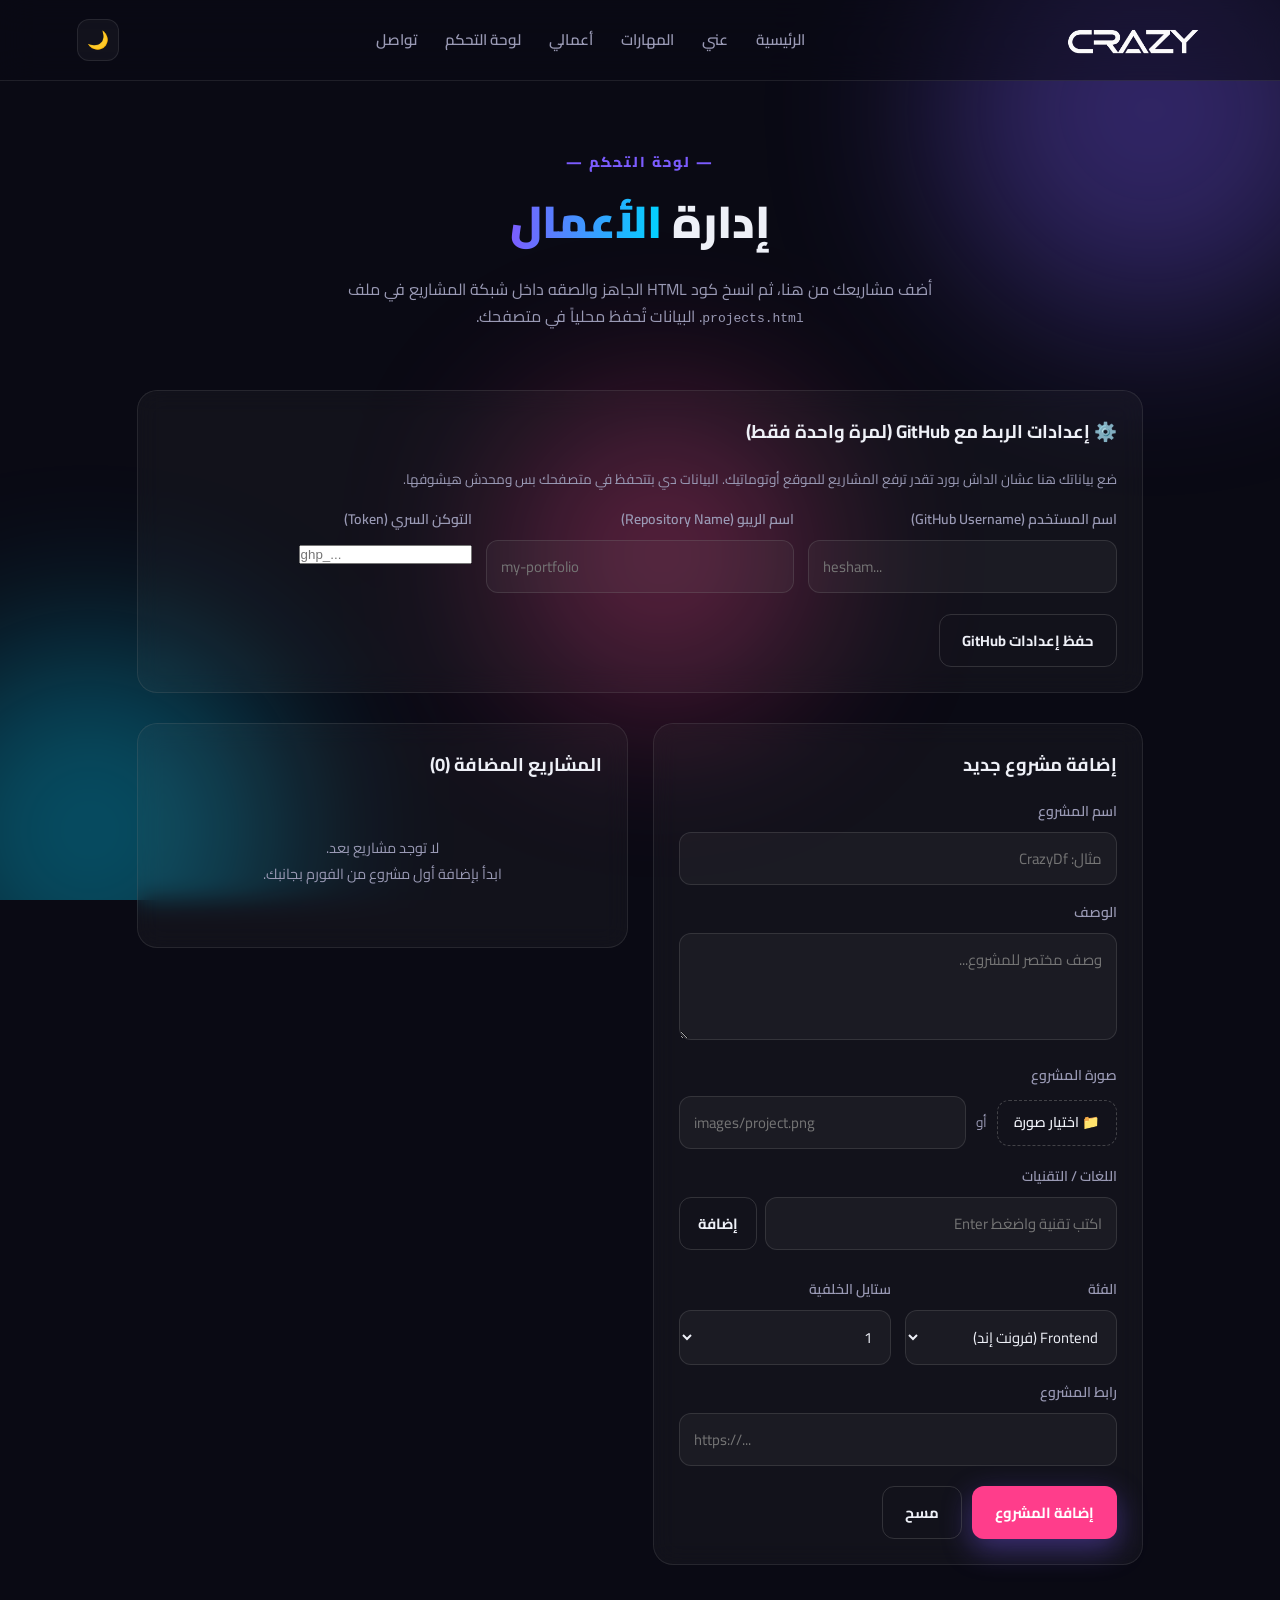
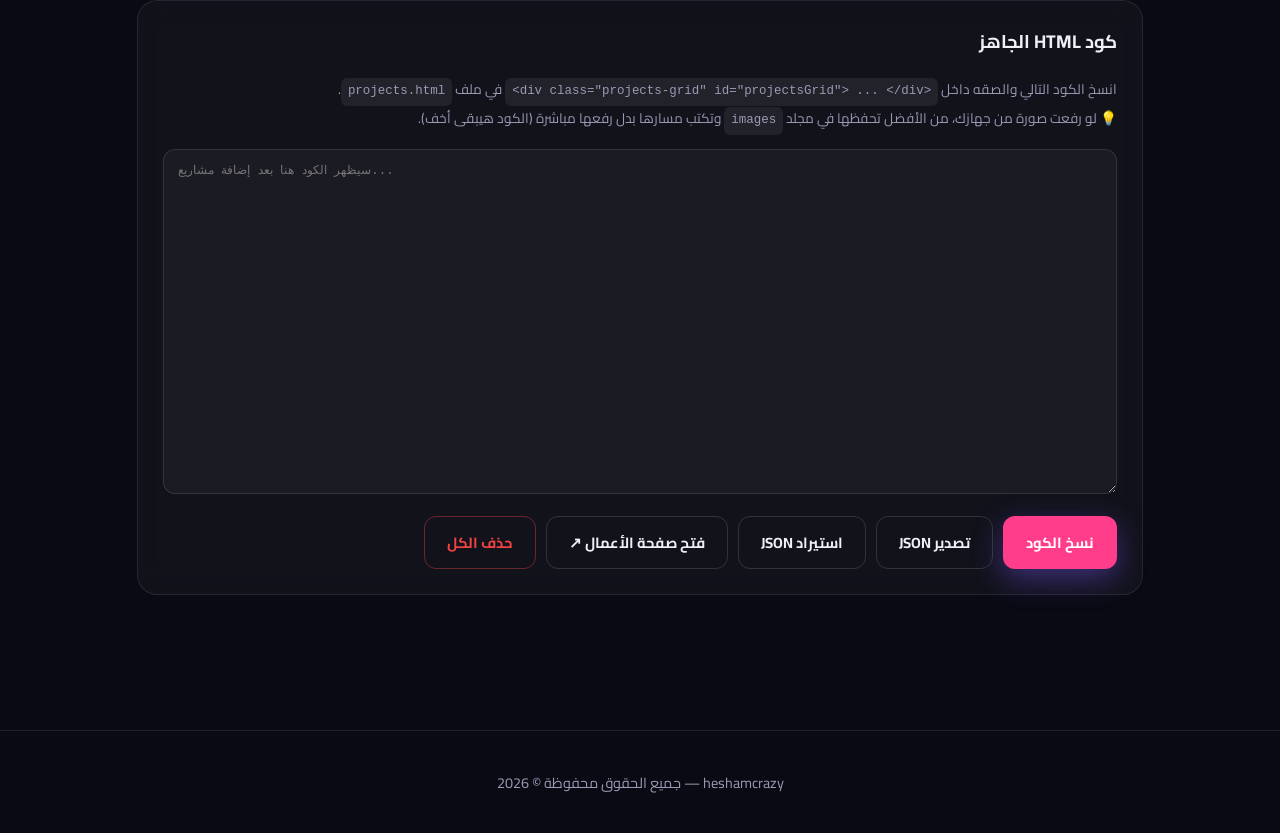
==== commit 4e5e36b7: "Update dashboard.html" ====
--- a/dashboard.html
+++ b/dashboard.html
@@ -231,10 +231,36 @@
         </div>
 
         <div class="dash-wrap">
-            <!-- فورم الإضافة -->
+            
+            <!-- ⬇️ ⬇️ ⬇️ ضيف الكارت ده هنا (فوق الفورم) ⬇️ ⬇️ ⬇️ -->
+            <div class="dash-card reveal" style="grid-column: 1 / -1; margin-bottom: 5px;">
+                <h3>⚙️ إعدادات الربط مع GitHub (لمرة واحدة فقط)</h3>
+                <p class="hint" style="margin-bottom: 15px;">
+                    ضع بياناتك هنا عشان الداش بورد تقدر ترفع المشاريع للموقع أوتوماتيك. البيانات دي بتتحفظ في متصفحك بس ومحدش هيشوفها.
+                </p>
+                <div class="two-col" style="grid-template-columns: 1fr 1fr 1fr;">
+                    <div class="field">
+                        <label>اسم المستخدم (GitHub Username)</label>
+                        <input type="text" id="ghUsername" placeholder="hesham..." dir="ltr">
+                    </div>
+                    <div class="field">
+                        <label>اسم الريبو (Repository Name)</label>
+                        <input type="text" id="ghRepo" placeholder="my-portfolio" dir="ltr">
+                    </div>
+                    <div class="field">
+                        <label>التوكن السري (Token)</label>
+                        <input type="password" id="ghToken" placeholder="ghp_..." dir="ltr">
+                    </div>
+                </div>
+                <button type="button" id="saveGhSettings" class="btn-ghost" style="margin-top: 5px;">حفظ إعدادات GitHub</button>
+            </div>
+            <!-- ⬆️ ⬆️ ⬆️ نهاية كارت إعدادات جيت هب ⬆️ ⬆️ ⬆️ -->
+
+            <!-- فورم الإضافة (ده اللي كان موجود أصلاً) -->
             <div class="dash-card reveal">
                 <h3 id="formTitle">إضافة مشروع جديد</h3>
                 <form id="projectForm">
+                    <!-- ... باقي كود الفورم بتاعك ... -->
                     <div class="field">
                         <label for="pName">اسم المشروع</label>
                         <input type="text" id="pName" placeholder="مثال: CrazyDf" required>
@@ -703,4 +729,4 @@
     </script>
 </body>
 
-</html>+</html>
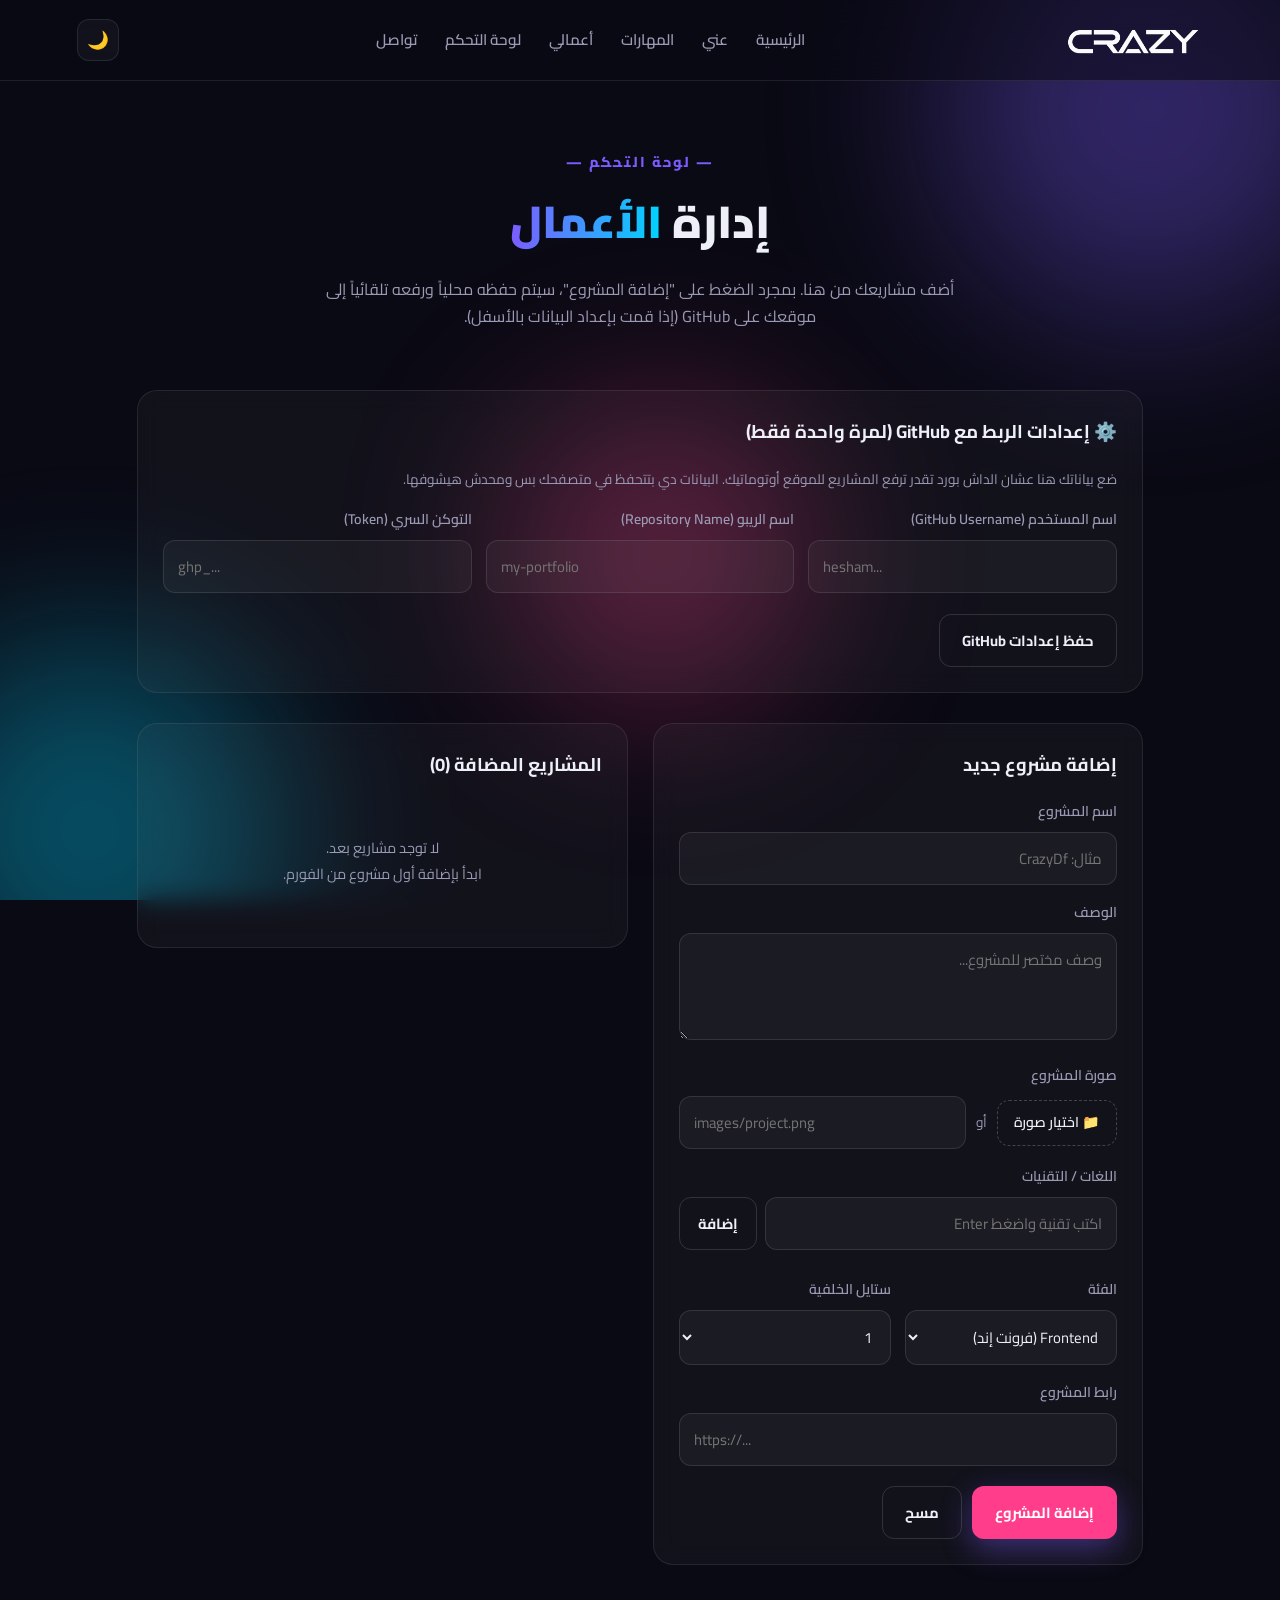
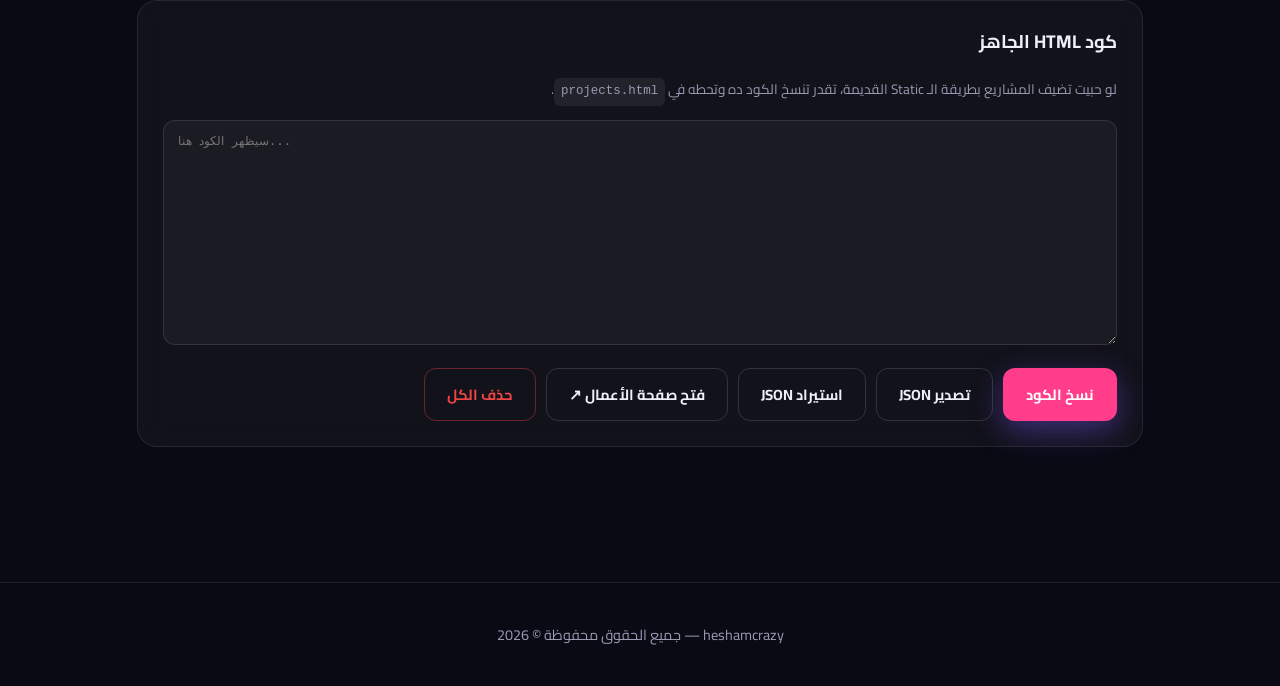
==== commit e6e36746: "Update dashboard.html" ====
--- a/dashboard.html
+++ b/dashboard.html
@@ -5,7 +5,7 @@
     <meta charset="UTF-8">
     <meta name="viewport" content="width=device-width, initial-scale=1.0">
     <meta name="robots" content="noindex">
-    <title>لوحة التحكم | هشام حسن</title>
+    <title>DASHBOARD | HESHAM CRAZY</title>
 
     <link rel="preconnect" href="https://fonts.googleapis.com">
     <link href="https://fonts.googleapis.com/css2?family=Cairo:wght@300;400;600;700;900&display=swap" rel="stylesheet">
@@ -47,6 +47,7 @@
         }
 
         .dash-card input[type="text"],
+        .dash-card input[type="password"],
         .dash-card input[type="url"],
         .dash-card textarea,
         .dash-card select {
@@ -225,14 +226,13 @@
             <div class="sec-tag">— لوحة التحكم —</div>
             <h2 class="sec-title">إدارة <span>الأعمال</span></h2>
             <p style="color: var(--muted); margin-top: 15px; max-width: 650px; margin-inline: auto;">
-                أضف مشاريعك من هنا، ثم انسخ كود HTML الجاهز والصقه داخل شبكة المشاريع في ملف
-                <code>projects.html</code>. البيانات تُحفظ محلياً في متصفحك.
+                أضف مشاريعك من هنا. بمجرد الضغط على "إضافة المشروع"، سيتم حفظه محلياً ورفعه تلقائياً إلى موقعك على GitHub (إذا قمت بإعداد البيانات بالأسفل).
             </p>
         </div>
 
         <div class="dash-wrap">
             
-            <!-- ⬇️ ⬇️ ⬇️ ضيف الكارت ده هنا (فوق الفورم) ⬇️ ⬇️ ⬇️ -->
+            <!-- إعدادات جيت هب -->
             <div class="dash-card reveal" style="grid-column: 1 / -1; margin-bottom: 5px;">
                 <h3>⚙️ إعدادات الربط مع GitHub (لمرة واحدة فقط)</h3>
                 <p class="hint" style="margin-bottom: 15px;">
@@ -254,13 +254,11 @@
                 </div>
                 <button type="button" id="saveGhSettings" class="btn-ghost" style="margin-top: 5px;">حفظ إعدادات GitHub</button>
             </div>
-            <!-- ⬆️ ⬆️ ⬆️ نهاية كارت إعدادات جيت هب ⬆️ ⬆️ ⬆️ -->
-
-            <!-- فورم الإضافة (ده اللي كان موجود أصلاً) -->
+
+            <!-- فورم الإضافة -->
             <div class="dash-card reveal">
                 <h3 id="formTitle">إضافة مشروع جديد</h3>
                 <form id="projectForm">
-                    <!-- ... باقي كود الفورم بتاعك ... -->
                     <div class="field">
                         <label for="pName">اسم المشروع</label>
                         <input type="text" id="pName" placeholder="مثال: CrazyDf" required>
@@ -330,18 +328,14 @@
             </div>
         </div>
 
-        <!-- كود HTML الجاهز -->
+        <!-- كود HTML الجاهز (اختياري) -->
         <div class="dash-wrap" style="grid-template-columns: 1fr;">
             <div class="dash-card reveal">
                 <h3>كود HTML الجاهز</h3>
                 <p class="hint">
-                    انسخ الكود التالي والصقه داخل
-                    <code>&lt;div class="projects-grid" id="projectsGrid"&gt; ... &lt;/div&gt;</code>
-                    في ملف <code>projects.html</code>.
-                    <br>
-                    💡 لو رفعت صورة من جهازك، من الأفضل تحفظها في مجلد <code>images</code> وتكتب مسارها بدل رفعها مباشرة (الكود هيبقى أخف).
+                    لو حبيت تضيف المشاريع بطريقة الـ Static القديمة، تقدر تنسخ الكود ده وتحطه في <code>projects.html</code>.
                 </p>
-                <textarea id="codeOutput" readonly rows="16" placeholder="سيظهر الكود هنا بعد إضافة مشاريع..."></textarea>
+                <textarea id="codeOutput" readonly rows="10" placeholder="سيظهر الكود هنا..."></textarea>
                 <div class="form-actions" style="margin-top: 14px;">
                     <button type="button" id="copyBtn" class="btn-primary">نسخ الكود</button>
                     <button type="button" id="exportBtn" class="btn-ghost">تصدير JSON</button>
@@ -366,7 +360,7 @@
 
             var STORAGE_KEY = 'hesham_dashboard_projects';
 
-            // عناصر
+            // عناصر الفورم
             var form = document.getElementById('projectForm');
             var formTitle = document.getElementById('formTitle');
             var pName = document.getElementById('pName');
@@ -391,6 +385,12 @@
             var importFile = document.getElementById('importFile');
             var clearAllBtn = document.getElementById('clearAllBtn');
 
+            // إعدادات جيت هب
+            var ghUser = document.getElementById('ghUsername');
+            var ghRepo = document.getElementById('ghRepo');
+            var ghToken = document.getElementById('ghToken');
+            var saveGhSettings = document.getElementById('saveGhSettings');
+
             var projects = load();
             var currentTags = [];
             var currentImageData = '';
@@ -409,7 +409,7 @@
                     localStorage.setItem(STORAGE_KEY, JSON.stringify(projects));
                     return true;
                 } catch (e) {
-                    alert('⚠️ تعذّر الحفظ: حجم البيانات كبير جداً (غالباً بسبب صور مرفوعة).\nيُفضّل وضع الصور في مجلد images واستخدام مسارها بدلاً من رفعها.');
+                    alert('⚠️ تعذّر الحفظ المحلي: حجم البيانات كبير جداً (بسبب صور مرفوعة).');
                     return false;
                 }
             }
@@ -478,6 +478,72 @@
                 showPreview(path);
             });
 
+            /* ---------- إعدادات GitHub ---------- */
+            if(localStorage.getItem('gh_user')) ghUser.value = localStorage.getItem('gh_user');
+            if(localStorage.getItem('gh_repo')) ghRepo.value = localStorage.getItem('gh_repo');
+            if(localStorage.getItem('gh_token')) ghToken.value = localStorage.getItem('gh_token');
+
+            saveGhSettings.addEventListener('click', function() {
+                localStorage.setItem('gh_user', ghUser.value.trim());
+                localStorage.setItem('gh_repo', ghRepo.value.trim());
+                localStorage.setItem('gh_token', ghToken.value.trim());
+                alert('✅ تم حفظ إعدادات جيت هب بنجاح!');
+            });
+
+            // دالة الرفع لجيت هب
+            window.publishToGitHub = async function(projectsArray) {
+                var user = localStorage.getItem('gh_user');
+                var repo = localStorage.getItem('gh_repo');
+                var token = localStorage.getItem('gh_token');
+
+                if (!user || !repo || !token) {
+                    alert('⚠️ تنبيه: أنت لم تقم بإعداد بيانات جيت هب فوق. المشروع اتحفظ في المتصفح بس ومترفعش للموقع.');
+                    return; 
+                }
+
+                var filePath = 'projects.json';
+                var apiUrl = 'https://api.github.com/repos/' + user + '/' + repo + '/contents/' + filePath;
+                // تحويل البيانات لـ Base64 يدعم اللغة العربية
+                var content = btoa(unescape(encodeURIComponent(JSON.stringify(projectsArray, null, 2)))); 
+
+                try {
+                    submitBtn.textContent = 'جاري الرفع...';
+                    submitBtn.disabled = true;
+
+                    var getRes = await fetch(apiUrl, { headers: { 'Authorization': 'token ' + token } });
+                    var fileData = getRes.ok ? await getRes.json() : null;
+                    var sha = fileData ? fileData.sha : null; 
+
+                    var putBody = {
+                        message: '🤖 تحديث المشاريع أوتوماتيك من لوحة التحكم',
+                        content: content
+                    };
+                    if (sha) putBody.sha = sha;
+
+                    var putRes = await fetch(apiUrl, {
+                        method: 'PUT',
+                        headers: {
+                            'Authorization': 'token ' + token,
+                            'Content-Type': 'application/json'
+                        },
+                        body: JSON.stringify(putBody)
+                    });
+
+                    if (putRes.ok) {
+                        alert('🚀 تم رفع المشروع وتحديث الموقع بنجاح!');
+                    } else {
+                        var errData = await putRes.json();
+                        alert('❌ فشل الرفع: ' + (errData.message || 'تأكد من التوكن واسم الريبو.'));
+                    }
+                } catch (error) {
+                    console.error(error);
+                    alert('❌ حدث خطأ في الاتصال بجيت هب. تأكد من الإنترنت.');
+                } finally {
+                    submitBtn.textContent = editingId ? 'حفظ التعديل' : 'إضافة المشروع';
+                    submitBtn.disabled = false;
+                }
+            };
+
             /* ---------- إرسال الفورم ---------- */
             form.addEventListener('submit', function (e) {
                 e.preventDefault();
@@ -511,8 +577,9 @@
                     projects.push(data);
                 }
 
-                save();
+                save(); 
                 renderAll();
+                publishToGitHub(projects); // استدعاء الرفع
                 resetForm();
             });
 
@@ -565,7 +632,7 @@
                 countEl.textContent = projects.length;
 
                 if (!projects.length) {
-                    savedList.innerHTML = '<div class="empty">لا توجد مشاريع بعد.<br>ابدأ بإضافة أول مشروع من الفورم بجانبك.</div>';
+                    savedList.innerHTML = '<div class="empty">لا توجد مشاريع بعد.<br>ابدأ بإضافة أول مشروع من الفورم.</div>';
                     return;
                 }
 
@@ -605,6 +672,7 @@
                     if (editingId === id) resetForm();
                     save();
                     renderAll();
+                    publishToGitHub(projects); // تحديث جيت هب بعد الحذف
                 }
             });
 
@@ -680,7 +748,7 @@
                 var url = URL.createObjectURL(blob);
                 var a = document.createElement('a');
                 a.href = url;
-                a.download = 'projects-backup.json';
+                a.download = 'projects.json';
                 document.body.appendChild(a);
                 a.click();
                 a.remove();
@@ -720,6 +788,7 @@
                 resetForm();
                 save();
                 renderAll();
+                publishToGitHub(projects); // تحديث جيت هب بعد حذف الكل
             });
 
             /* ---------- تشغيل ---------- */
